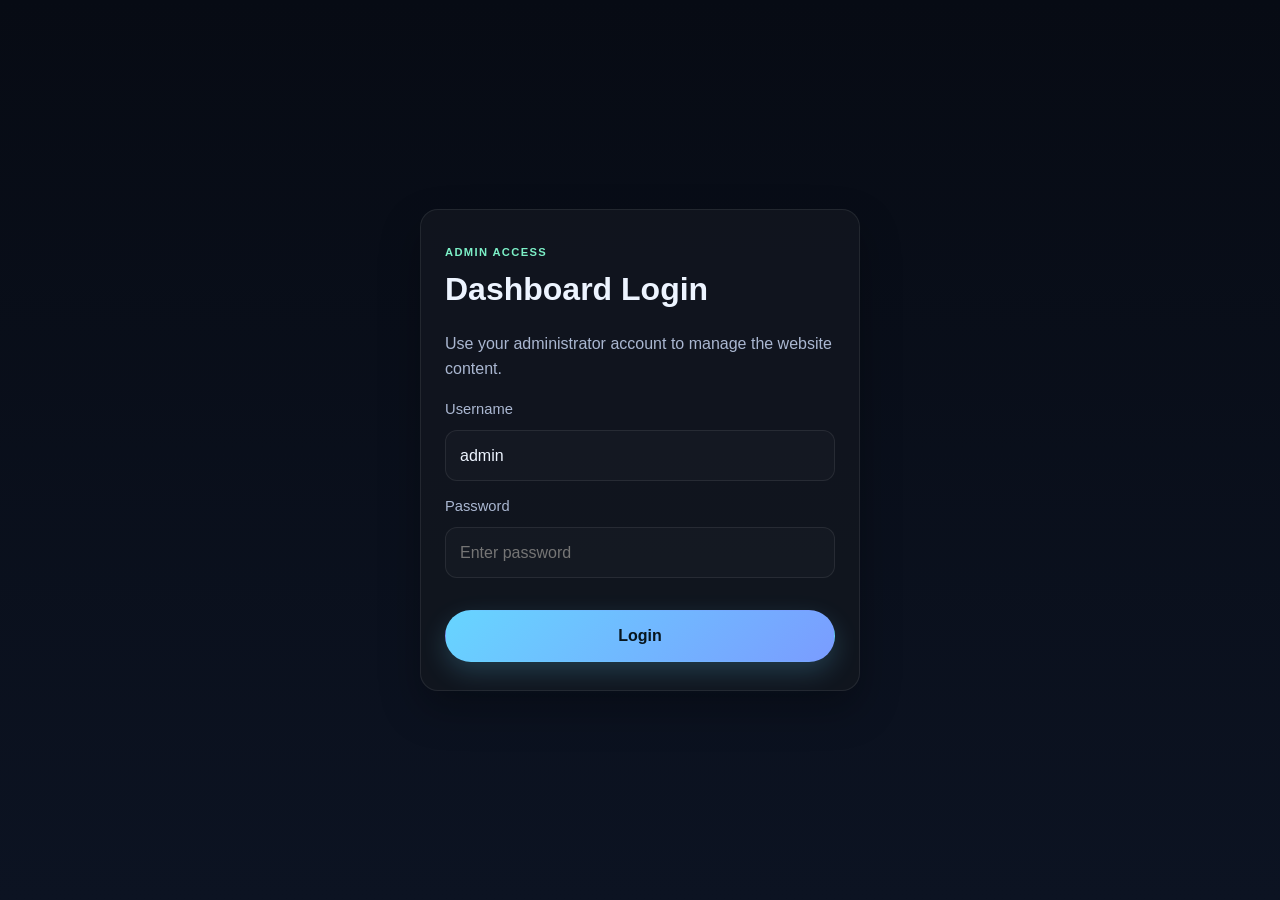
==== admin.html @ bf216939 "Add a bilingual static admin dashboard and public portfolio pages for managing website content." ====
<!doctype html>
<html lang="en">
  <head>
    <meta charset="UTF-8" />
    <meta name="viewport" content="width=device-width, initial-scale=1.0" />
    <title>Admin Dashboard | Md. Lutfur Rahman</title>
    <link rel="stylesheet" href="styles.css" />
  </head>
  <body data-page="admin">
    <div class="auth-shell" id="authPanel">
      <div class="auth-box">
        <span class="eyebrow">Admin Access</span>
        <h2>Dashboard Login</h2>
        <p>Use your administrator account to manage the website content.</p>

        <form id="loginForm">
          <div class="field" style="margin-bottom: 14px;">
            <label for="username">Username</label>
            <input id="username" type="text" value="admin" required />
          </div>

          <div class="field" style="margin-bottom: 14px;">
            <label for="password">Password</label>
            <input id="password" type="password" placeholder="Enter password" required />
          </div>

          <button class="btn" type="submit">Login</button>
        </form>
      </div>
    </div>

    <div class="admin-shell hidden" id="adminPanel">
      <div class="container">
        <div class="admin-topbar">
          <h1>Website Dashboard</h1>
          <div class="admin-actions">
            <a class="btn btn-outline" href="index.html" target="_blank">Preview Site</a>
            <button class="btn btn-small" id="saveAllBtn">Save Changes</button>
            <button class="ghost-btn" id="logoutBtn">Log out</button>
          </div>
        </div>

        <div class="admin-layout">
          <aside class="sidebar">
            <button class="nav-btn active" type="button">Website Settings</button>
            <button class="nav-btn" type="button">Projects</button>
            <button class="nav-btn" type="button">Features</button>
            <button class="nav-btn" type="button">Videos</button>
            <button class="nav-btn" type="button">Socials</button>
            <button class="btn danger-btn" id="resetBtn" type="button">Reset Data</button>
          </aside>

          <div class="admin-panel">
            <section>
              <h2>Website settings</h2>
              <div class="form-grid">
                <div class="field">
                  <label for="siteName">Name</label>
                  <input id="siteName" type="text" />
                </div>
                <div class="field">
                  <label for="siteTitle">Professional title</label>
                  <input id="siteTitle" type="text" />
                </div>
                <div class="field full">
                  <label for="siteSubtitle">Short introduction</label>
                  <input id="siteSubtitle" type="text" />
                </div>
                <div class="field full">
                  <label for="bioText">About text</label>
                  <textarea id="bioText"></textarea>
                </div>
                <div class="field">
                  <label for="emailInput">Email</label>
                  <input id="emailInput" type="email" />
                </div>
                <div class="field">
                  <label for="phoneInput">Phone</label>
                  <input id="phoneInput" type="text" />
                </div>
                <div class="field">
                  <label for="locationInput">Location</label>
                  <input id="locationInput" type="text" />
                </div>
                <div class="field">
                  <label for="resumeInput">CV / Resume URL</label>
                  <input id="resumeInput" type="text" />
                </div>
                <div class="field">
                  <label for="statsYears">Years</label>
                  <input id="statsYears" type="text" />
                </div>
                <div class="field">
                  <label for="statsProjects">Projects</label>
                  <input id="statsProjects" type="text" />
                </div>
                <div class="field">
                  <label for="statsClients">Clients</label>
                  <input id="statsClients" type="text" />
                </div>
              </div>
            </section>

            <section class="list-card">
              <div class="list-card-header">
                <h3>Social links</h3>
              </div>

              <div class="form-grid">
                <div class="field">
                  <label for="socialLabel">Label</label>
                  <input id="socialLabel" type="text" placeholder="Facebook" />
                </div>
                <div class="field">
                  <label for="socialUrl">URL</label>
                  <input id="socialUrl" type="url" placeholder="https://..." />
                </div>
              </div>
              <button class="success-btn" type="button" id="addSocialBtn" style="margin-top: 12px;">Add Social</button>
              <div id="socialList"></div>
            </section>

            <section class="list-card">
              <div class="list-card-header">
                <h3>Feature cards</h3>
              </div>

              <div class="form-grid">
                <div class="field">
                  <label for="featureTitle">Title</label>
                  <input id="featureTitle" type="text" />
                </div>
                <div class="field full">
                  <label for="featureDescription">Short description</label>
                  <textarea id="featureDescription"></textarea>
                </div>
              </div>
              <button class="success-btn" type="button" id="addFeatureBtn" style="margin-top: 12px;">Add Feature</button>
              <div id="featureList"></div>
            </section>

            <section class="list-card">
              <div class="list-card-header">
                <h3>Projects</h3>
              </div>

              <div class="form-grid">
                <div class="field">
                  <label for="projectTitle">Project name</label>
                  <input id="projectTitle" type="text" />
                </div>
                <div class="field">
                  <label for="projectLink">Project link</label>
                  <input id="projectLink" type="url" placeholder="https://..." />
                </div>
                <div class="field full">
                  <label for="projectDescription">Description</label>
                  <textarea id="projectDescription"></textarea>
                </div>
                <div class="field full">
                  <label for="projectTags">Tags (comma separated)</label>
                  <input id="projectTags" type="text" placeholder="Editing, Brand, Video" />
                </div>
              </div>
              <button class="success-btn" type="button" id="addProjectBtn" style="margin-top: 12px;">Add Project</button>
              <div id="projectList"></div>
            </section>

            <section class="list-card">
              <div class="list-card-header">
                <h3>Videos</h3>
              </div>

              <div class="form-grid">
                <div class="field">
                  <label for="videoTitle">Video title</label>
                  <input id="videoTitle" type="text" />
                </div>
                <div class="field">
                  <label for="videoUrl">Video URL</label>
                  <input id="videoUrl" type="url" placeholder="https://www.youtube.com/watch?v=..." />
                </div>
              </div>
              <button class="success-btn" type="button" id="addVideoBtn" style="margin-top: 12px;">Add Video</button>
              <div id="videoList"></div>
            </section>
          </div>
        </div>
      </div>
    </div>

    <div id="toast" class="toast" aria-live="polite"></div>
    <script src="script.js"></script>
  </body>
</html>
---- styles.css ----
* {
  box-sizing: border-box;
}

:root {
  --bg: #070b14;
  --bg-2: #0c1322;
  --panel: rgba(18, 22, 31, 0.88);
  --panel-strong: #121b2d;
  --panel-soft: #171f32;
  --text: #edf4ff;
  --muted: #aab7d1;
  --primary: #67d5ff;
  --secondary: #7cf0c7;
  --accent: #ffb76b;
  --line: rgba(255, 255, 255, 0.08);
  --shadow: 0 18px 40px rgba(0, 0, 0, 0.28);
  --radius: 18px;
}

html {
  scroll-behavior: smooth;
}

body {
  margin: 0;
  font-family: Inter, "Segoe UI", sans-serif;
  background: linear-gradient(180deg, var(--bg) 0%, var(--bg-2) 100%);
  color: var(--text);
  line-height: 1.6;
}

a {
  color: inherit;
  text-decoration: none;
}

img, iframe {
  max-width: 100%;
  display: block;
}

.container {
  width: min(1120px, calc(100% - 32px));
  margin: 0 auto;
}

.site-header {
  background: radial-gradient(circle at top, rgba(103, 213, 255, 0.16), transparent 32%), var(--bg);
  padding: 22px 0 40px;
}

.topbar {
  display: flex;
  justify-content: space-between;
  align-items: center;
  gap: 20px;
  padding: 18px 0 30px;
}

.brand {
  font-size: 1.2rem;
  font-weight: 700;
  letter-spacing: 0.04em;
}

.nav-links {
  display: flex;
  flex-wrap: wrap;
  gap: 18px;
  color: var(--muted);
  align-items: center;
}

.nav-links a {
  transition: 0.2s ease;
}

.nav-links a:hover {
  color: var(--text);
}

.hero-wrap {
  position: relative;
}

.hero-inner {
  display: grid;
  grid-template-columns: 1.3fr 0.7fr;
  align-items: center;
  gap: 28px;
  padding-top: 26px;
}

.eyebrow,
.kicker,
.mini-label {
  display: inline-block;
  text-transform: uppercase;
  letter-spacing: 0.12em;
  font-size: 0.7rem;
  color: var(--secondary);
  font-weight: 700;
}

.hero-copy h1 {
  font-size: clamp(2.4rem, 5vw, 5rem);
  line-height: 1.02;
  margin: 12px 0 16px;
}

.hero-copy p {
  max-width: 620px;
  color: var(--muted);
  font-size: 1.08rem;
}

.cta-row {
  margin-top: 24px;
  display: flex;
  flex-wrap: wrap;
  gap: 14px;
}

.btn {
  display: inline-flex;
  align-items: center;
  justify-content: center;
  padding: 12px 20px;
  border-radius: 999px;
  background: linear-gradient(135deg, var(--primary), #7a9cff);
  color: #07151d;
  font-weight: 700;
  border: 1px solid transparent;
  transition: transform 0.2s ease, box-shadow 0.2s ease;
  box-shadow: 0 10px 26px rgba(103, 213, 255, 0.2);
}

.btn:hover {
  transform: translateY(-1px);
}

.btn-small {
  padding: 9px 14px;
  font-size: 0.82rem;
}

.btn-outline {
  background: transparent;
  color: var(--text);
  border-color: var(--line);
  box-shadow: none;
}

.hero-socials {
  margin-top: 24px;
  display: flex;
  flex-wrap: wrap;
  gap: 10px;
}

.social-chip {
  display: inline-block;
  padding: 8px 12px;
  border-radius: 999px;
  background: rgba(255, 255, 255, 0.02);
  border: 1px solid var(--line);
  color: var(--muted);
}

.hero-card {
  background: linear-gradient(180deg, rgba(18, 27, 45, 0.94), rgba(11, 16, 28, 0.94));
  border: 1px solid var(--line);
  border-radius: var(--radius);
  padding: 22px 20px;
  box-shadow: var(--shadow);
}

.check-list {
  list-style: none;
  padding: 0;
  margin: 18px 0 0;
  display: grid;
  gap: 10px;
  color: var(--muted);
}

.check-list li::before {
  content: "✓";
  color: var(--secondary);
  margin-right: 10px;
}

.section {
  padding: 84px 0;
}

.alt-bg {
  background: rgba(255, 255, 255, 0.013);
  border-top: 1px solid var(--line);
  border-bottom: 1px solid var(--line);
}

.section-heading {
  margin-bottom: 28px;
}

.section-heading h2 {
  margin: 8px 0 0;
  font-size: clamp(1.8rem, 3vw, 2.8rem);
}

.about-grid {
  display: grid;
  grid-template-columns: 1.3fr 0.7fr;
  gap: 24px;
  align-items: stretch;
}

#aboutText {
  font-size: 1.04rem;
  color: var(--muted);
  background: rgba(255, 255, 255, 0.01);
  border: 1px solid var(--line);
  padding: 22px;
  border-radius: var(--radius);
}

.stats-box {
  display: grid;
  grid-template-columns: repeat(3, 1fr);
  gap: 18px;
  background: var(--panel);
  border: 1px solid var(--line);
  border-radius: var(--radius);
  padding: 22px 18px;
}

.stats-box div {
  display: flex;
  flex-direction: column;
  gap: 6px;
  text-align: center;
  padding: 12px 8px;
  border-radius: 14px;
  background: rgba(255, 255, 255, 0.015);
}

.stats-box strong {
  font-size: 1.7rem;
  color: var(--primary);
}

.stats-box span {
  color: var(--muted);
  font-size: 0.9rem;
}

.feature-grid,
.card-grid,
.video-grid {
  display: grid;
  grid-template-columns: repeat(3, minmax(0, 1fr));
  gap: 22px;
}

.feature-card,
.project-card,
.video-card,
.contact-card,
.admin-panel,
.auth-box,
.list-card,
.form-card {
  background: rgba(18, 22, 31, 0.88);
  border: 1px solid var(--line);
  border-radius: var(--radius);
  box-shadow: var(--shadow);
}

.feature-card,
.project-card,
.video-card {
  padding: 22px 20px;
}

.feature-card h3,
.project-card h3,
.video-card h3 {
  margin: 0 0 10px;
}

.feature-card p,
.project-card p,
.video-card p {
  margin: 0;
  color: var(--muted);
}

.project-card .project-link {
  display: inline-block;
  margin-top: 14px;
  color: var(--primary);
  font-weight: 600;
}

.tag-group {
  margin-top: 14px;
  display: flex;
  flex-wrap: wrap;
  gap: 8px;
}

.tag {
  display: inline-flex;
  align-items: center;
  padding: 7px 10px;
  border-radius: 999px;
  font-size: 0.74rem;
  background: rgba(103, 213, 255, 0.12);
  color: var(--primary);
  border: 1px solid rgba(103, 213, 255, 0.15);
}

.video-frame {
  position: relative;
  overflow: hidden;
  border-radius: 16px;
  margin-bottom: 12px;
  background: #070b14;
  aspect-ratio: 16 / 10;
}

.video-frame iframe {
  width: 100%;
  height: 100%;
  border: 0;
}

.contact-wrap {
  display: grid;
  grid-template-columns: 1.2fr 0.8fr;
  gap: 26px;
  align-items: start;
}

.contact-card {
  padding: 22px;
}

.contact-card p {
  margin: 0 0 14px;
  color: var(--muted);
}

.site-footer {
  border-top: 1px solid var(--line);
  padding: 22px 0 40px;
}

.footer-wrap {
  display: flex;
  justify-content: center;
  color: var(--muted);
}

/* Admin styles */
.admin-shell {
  min-height: 100vh;
  padding: 24px 0 64px;
}

.admin-topbar {
  display: flex;
  justify-content: space-between;
  align-items: center;
  gap: 16px;
  margin-bottom: 22px;
}

.admin-topbar h1 {
  margin: 0;
  font-size: clamp(1.8rem, 3vw, 2.5rem);
}

.admin-actions {
  display: flex;
  gap: 12px;
  flex-wrap: wrap;
}

.admin-layout {
  display: grid;
  grid-template-columns: 280px 1fr;
  gap: 22px;
}

.sidebar {
  display: grid;
  gap: 14px;
  align-content: start;
}

.sidebar .nav-btn {
  width: 100%;
  text-align: left;
  padding: 12px 14px;
  border-radius: 14px;
  background: rgba(255, 255, 255, 0.02);
  border: 1px solid var(--line);
  color: var(--muted);
  cursor: pointer;
}

.sidebar .nav-btn.active {
  background: rgba(103, 213, 255, 0.12);
  color: var(--text);
  border-color: rgba(103, 213, 255, 0.25);
}

.admin-panel {
  padding: 24px;
}

.form-grid {
  display: grid;
  grid-template-columns: repeat(2, minmax(0, 1fr));
  gap: 14px;
}

.field {
  display: flex;
  flex-direction: column;
  gap: 8px;
}

.field.full {
  grid-column: 1 / -1;
}

input,
textarea,
select,
button {
  font: inherit;
}

input,
textarea,
select {
  width: 100%;
  background: rgba(255, 255, 255, 0.02);
  color: var(--text);
  border: 1px solid var(--line);
  border-radius: 12px;
  padding: 12px 14px;
}

textarea {
  min-height: 110px;
  resize: vertical;
}

label {
  color: var(--muted);
  font-size: 0.92rem;
}

.list-card {
  padding: 16px 18px;
  margin-top: 16px;
}

.list-card-header {
  display: flex;
  justify-content: space-between;
  align-items: center;
  gap: 12px;
  margin-bottom: 14px;
}

.list-card h3 {
  margin: 0;
}

.item-row {
  display: flex;
  justify-content: space-between;
  gap: 12px;
  padding: 12px 0;
  border-top: 1px solid var(--line);
}

.item-row:first-child {
  border-top: none;
}

.item-row strong {
  display: block;
  margin-bottom: 6px;
}

.item-row small {
  color: var(--muted);
}

.row-actions {
  display: flex;
  gap: 8px;
  align-items: center;
}

.ghost-btn,
.danger-btn,
.success-btn {
  border: 1px solid var(--line);
  border-radius: 10px;
  padding: 8px 10px;
  background: transparent;
  color: var(--text);
  cursor: pointer;
}

.success-btn {
  background: rgba(124, 240, 199, 0.12);
  border-color: rgba(124, 240, 199, 0.24);
  color: var(--secondary);
}

.danger-btn {
  color: #ffb4b4;
  border-color: rgba(255, 180, 180, 0.2);
}

.auth-shell {
  min-height: 100vh;
  display: grid;
  place-items: center;
  padding: 24px;
}

.auth-box {
  width: min(440px, 100%);
  padding: 28px 24px;
}

.auth-box h2 {
  margin-top: 0;
  margin-bottom: 8px;
  font-size: 2rem;
}

.auth-box p {
  color: var(--muted);
}

.auth-box .btn {
  margin-top: 18px;
  width: 100%;
}

.hidden {
  display: none !important;
}

.toast {
  position: fixed;
  right: 20px;
  bottom: 20px;
  background: rgba(18, 22, 31, 0.96);
  color: var(--text);
  border: 1px solid var(--line);
  border-radius: 12px;
  padding: 12px 14px;
  box-shadow: var(--shadow);
  opacity: 0;
  transform: translateY(10px);
  transition: all 0.2s ease;
  pointer-events: none;
}

.toast.show {
  opacity: 1;
  transform: translateY(0);
}

@media (max-width: 950px) {
  .hero-inner,
  .about-grid,
  .contact-wrap,
  .admin-layout {
    grid-template-columns: 1fr;
  }

  .feature-grid,
  .card-grid,
  .video-grid {
    grid-template-columns: 1fr 1fr;
  }
}

@media (max-width: 640px) {
  .feature-grid,
  .card-grid,
  .video-grid,
  .form-grid,
  .stats-box {
    grid-template-columns: 1fr;
  }

  .topbar,
  .admin-topbar {
    flex-direction: column;
    align-items: flex-start;
  }

  .nav-links {
    gap: 10px;
  }

  .section {
    padding: 64px 0;
  }
}
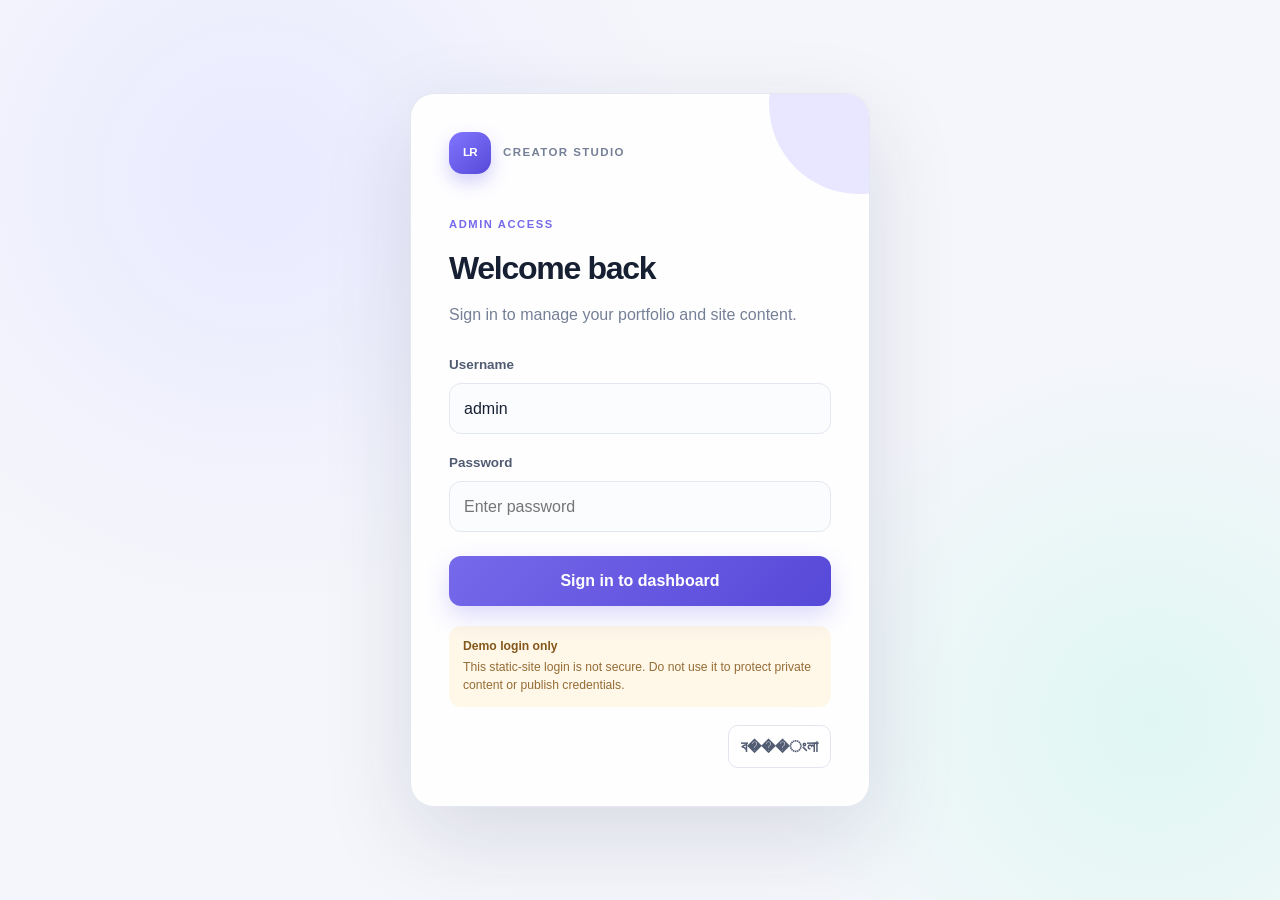
==== commit ded42f94: "Upgrade the admin area with a premium dashboard UI and English/Bangla navigation." ====
--- a/admin.html
+++ b/admin.html
@@ -3,193 +3,130 @@
   <head>
     <meta charset="UTF-8" />
     <meta name="viewport" content="width=device-width, initial-scale=1.0" />
-    <title>Admin Dashboard | Md. Lutfur Rahman</title>
+    <meta name="theme-color" content="#0b1020" />
+    <title>Studio Admin | Md. Lutfur Rahman</title>
     <link rel="stylesheet" href="styles.css" />
+    <link rel="stylesheet" href="admin-premium.css" />
   </head>
-  <body data-page="admin">
+  <body data-page="admin" class="admin-page">
     <div class="auth-shell" id="authPanel">
-      <div class="auth-box">
-        <span class="eyebrow">Admin Access</span>
-        <h2>Dashboard Login</h2>
-        <p>Use your administrator account to manage the website content.</p>
-
+      <div class="auth-box premium-auth">
+        <div class="auth-brand"><span class="brand-mark">LR</span><span>CREATOR STUDIO</span></div>
+        <span class="eyebrow" data-i18n="adminAccess">ADMIN ACCESS</span>
+        <h1 data-i18n="loginTitle">Welcome back</h1>
+        <p data-i18n="loginSubtitle">Sign in to manage your portfolio and site content.</p>
         <form id="loginForm">
-          <div class="field" style="margin-bottom: 14px;">
-            <label for="username">Username</label>
-            <input id="username" type="text" value="admin" required />
+          <div class="field">
+            <label for="username" data-i18n="username">Username</label>
+            <input id="username" type="text" autocomplete="username" value="admin" required />
           </div>
-
-          <div class="field" style="margin-bottom: 14px;">
-            <label for="password">Password</label>
-            <input id="password" type="password" placeholder="Enter password" required />
+          <div class="field">
+            <label for="password" data-i18n="password">Password</label>
+            <input id="password" type="password" autocomplete="current-password" placeholder="Enter password" required />
           </div>
-
-          <button class="btn" type="submit">Login</button>
+          <button class="btn auth-submit" type="submit" data-i18n="signIn">Sign in to dashboard</button>
         </form>
+        <div class="demo-warning"><strong data-i18n="demoOnly">Demo login only</strong><span data-i18n="demoWarning">This static-site login is not secure. Do not use it to protect private content or publish credentials.</span></div>
+        <button class="language-toggle" type="button" data-language-toggle aria-label="Switch language">বাংলা</button>
       </div>
     </div>
 
     <div class="admin-shell hidden" id="adminPanel">
-      <div class="container">
-        <div class="admin-topbar">
-          <h1>Website Dashboard</h1>
-          <div class="admin-actions">
-            <a class="btn btn-outline" href="index.html" target="_blank">Preview Site</a>
-            <button class="btn btn-small" id="saveAllBtn">Save Changes</button>
-            <button class="ghost-btn" id="logoutBtn">Log out</button>
+      <div class="admin-frame">
+        <aside class="admin-sidebar">
+          <a class="admin-brand" href="index.html"><span class="brand-mark">LR</span><span><strong>Creator Studio</strong><small>PERSONAL WEBSITE</small></span></a>
+          <div class="sidebar-label" data-i18n="workspace">WORKSPACE</div>
+          <nav class="sidebar-nav" aria-label="Dashboard sections">
+            <button class="nav-btn active" type="button" data-section="overview"><span class="nav-icon">◫</span><span data-i18n="overview">Overview</span></button>
+            <button class="nav-btn" type="button" data-section="profile"><span class="nav-icon">◉</span><span data-i18n="profile">Profile & contact</span></button>
+            <button class="nav-btn" type="button" data-section="projects"><span class="nav-icon">▧</span><span data-i18n="projects">Projects & portfolio</span></button>
+            <button class="nav-btn" type="button" data-section="features"><span class="nav-icon">✳</span><span data-i18n="features">Features</span></button>
+            <button class="nav-btn" type="button" data-section="videos"><span class="nav-icon">▷</span><span data-i18n="videos">Videos</span></button>
+            <button class="nav-btn" type="button" data-section="socials"><span class="nav-icon">↗</span><span data-i18n="socialLinks">Social links</span></button>
+          </nav>
+          <div class="sidebar-bottom">
+            <div class="sidebar-tip"><span class="tip-dot"></span><div><strong data-i18n="localDemo">Local demo</strong><small data-i18n="localDemoText">Changes save in this browser only.</small></div></div>
+            <button class="language-toggle sidebar-language" type="button" data-language-toggle>বাংলা</button>
           </div>
-        </div>
+        </aside>
 
-        <div class="admin-layout">
-          <aside class="sidebar">
-            <button class="nav-btn active" type="button">Website Settings</button>
-            <button class="nav-btn" type="button">Projects</button>
-            <button class="nav-btn" type="button">Features</button>
-            <button class="nav-btn" type="button">Videos</button>
-            <button class="nav-btn" type="button">Socials</button>
-            <button class="btn danger-btn" id="resetBtn" type="button">Reset Data</button>
-          </aside>
+        <main class="admin-main">
+          <header class="dashboard-topbar">
+            <div class="breadcrumb"><span data-i18n="dashboard">Dashboard</span><span>/</span><strong id="currentSectionLabel" data-i18n="overview">Overview</strong></div>
+            <div class="topbar-actions">
+              <span class="save-status"><i></i><span data-i18n="savedLocally">Saved locally</span></span>
+              <a class="btn btn-outline" href="index.html" target="_blank" rel="noopener"><span>↗</span><span data-i18n="previewSite">Preview site</span></a>
+              <button class="ghost-btn" id="logoutBtn" type="button" data-i18n="logout">Log out</button>
+            </div>
+          </header>
 
-          <div class="admin-panel">
-            <section>
-              <h2>Website settings</h2>
-              <div class="form-grid">
-                <div class="field">
-                  <label for="siteName">Name</label>
-                  <input id="siteName" type="text" />
-                </div>
-                <div class="field">
-                  <label for="siteTitle">Professional title</label>
-                  <input id="siteTitle" type="text" />
-                </div>
-                <div class="field full">
-                  <label for="siteSubtitle">Short introduction</label>
-                  <input id="siteSubtitle" type="text" />
-                </div>
-                <div class="field full">
-                  <label for="bioText">About text</label>
-                  <textarea id="bioText"></textarea>
-                </div>
-                <div class="field">
-                  <label for="emailInput">Email</label>
-                  <input id="emailInput" type="email" />
-                </div>
-                <div class="field">
-                  <label for="phoneInput">Phone</label>
-                  <input id="phoneInput" type="text" />
-                </div>
-                <div class="field">
-                  <label for="locationInput">Location</label>
-                  <input id="locationInput" type="text" />
-                </div>
-                <div class="field">
-                  <label for="resumeInput">CV / Resume URL</label>
-                  <input id="resumeInput" type="text" />
-                </div>
-                <div class="field">
-                  <label for="statsYears">Years</label>
-                  <input id="statsYears" type="text" />
-                </div>
-                <div class="field">
-                  <label for="statsProjects">Projects</label>
-                  <input id="statsProjects" type="text" />
-                </div>
-                <div class="field">
-                  <label for="statsClients">Clients</label>
-                  <input id="statsClients" type="text" />
-                </div>
-              </div>
-            </section>
+          <section class="dashboard-section active" data-panel="overview">
+            <div class="welcome-row"><div><span class="eyebrow" data-i18n="dashboardOverview">DASHBOARD OVERVIEW</span><h1 data-i18n="welcomeTitle">Your creative workspace</h1><p data-i18n="welcomeText">Manage your profile, work, videos and contact details from one place.</p></div><div class="welcome-date"><span class="date-icon">✦</span><span data-i18n="portfolioManager">Portfolio manager</span></div></div>
+            <div class="metric-grid">
+              <article class="metric-card"><span class="metric-icon cyan">▧</span><div><small data-i18n="portfolioProjects">Portfolio projects</small><strong id="projectCount">0</strong></div><button type="button" data-go="projects" aria-label="Open projects">↗</button></article>
+              <article class="metric-card"><span class="metric-icon violet">▷</span><div><small data-i18n="featuredVideos">Featured videos</small><strong id="videoCount">0</strong></div><button type="button" data-go="videos" aria-label="Open videos">↗</button></article>
+              <article class="metric-card"><span class="metric-icon green">✳</span><div><small data-i18n="serviceFeatures">Service features</small><strong id="featureCount">0</strong></div><button type="button" data-go="features" aria-label="Open features">↗</button></article>
+              <article class="metric-card"><span class="metric-icon amber">↗</span><div><small data-i18n="socialProfiles">Social profiles</small><strong id="socialCount">0</strong></div><button type="button" data-go="socials" aria-label="Open social links">↗</button></article>
+            </div>
+            <div class="overview-grid">
+              <article class="dashboard-card quick-card"><div class="card-heading"><div><span class="eyebrow" data-i18n="quickActions">QUICK ACTIONS</span><h2 data-i18n="manageContent">Manage your content</h2></div><span class="heading-mark">✦</span></div><div class="quick-actions"><button type="button" data-go="projects"><span class="quick-icon cyan">＋</span><span><strong data-i18n="addProject">Add a project</strong><small data-i18n="addProjectText">Showcase recent work</small></span><b>→</b></button><button type="button" data-go="videos"><span class="quick-icon violet">▷</span><span><strong data-i18n="addVideo">Add a video</strong><small data-i18n="addVideoText">Feature a showreel or edit</small></span><b>→</b></button><button type="button" data-go="profile"><span class="quick-icon green">◉</span><span><strong data-i18n="updateContact">Update contact details</strong><small data-i18n="updateContactText">Keep your profile current</small></span><b>→</b></button></div></article>
+              <article class="dashboard-card profile-summary"><div class="card-heading"><div><span class="eyebrow" data-i18n="publicProfile">PUBLIC PROFILE</span><h2 data-i18n="profilePreview">Profile snapshot</h2></div><button type="button" class="text-action" data-go="profile" data-i18n="editProfile">Edit profile ↗</button></div><div class="profile-avatar" id="summaryInitials">LR</div><h3 id="summaryName">Md. Lutfur Rahman</h3><p id="summaryTitle">Editor & Actor</p><div class="summary-divider"></div><small id="summaryEmail">lutfurme2017@gmail.com</small></article>
+            </div>
+            <div class="dashboard-note"><span>ⓘ</span><p><strong data-i18n="importantNote">Important:</strong> <span data-i18n="importantNoteText">This static version stores content in your browser only. To publish dashboard edits for every visitor, connect a real CMS or backend before launch.</span></p></div>
+          </section>
 
-            <section class="list-card">
-              <div class="list-card-header">
-                <h3>Social links</h3>
-              </div>
+          <section class="dashboard-section" data-panel="profile">
+            <div class="section-title-row"><div><span class="eyebrow" data-i18n="profileSettings">PROFILE SETTINGS</span><h1 data-i18n="profileContactTitle">Profile & contact</h1><p data-i18n="profileContactDesc">Edit the information visitors see on your portfolio.</p></div></div>
+            <section class="dashboard-card editor-card"><div class="card-heading"><div><h2 data-i18n="identityIntro">Identity & introduction</h2><p data-i18n="identityIntroDesc">Your name, professional title and bio.</p></div><span class="card-step">01</span></div><div class="form-grid">
+              <div class="field"><label for="siteName" data-i18n="name">Name</label><input id="siteName" type="text" /></div><div class="field"><label for="siteTitle" data-i18n="professionalTitle">Professional title</label><input id="siteTitle" type="text" /></div>
+              <div class="field full"><label for="siteSubtitle" data-i18n="shortIntro">Short introduction</label><input id="siteSubtitle" type="text" /></div><div class="field full"><label for="bioText" data-i18n="aboutBio">About / biography</label><textarea id="bioText"></textarea></div>
+            </div></section>
+            <section class="dashboard-card editor-card"><div class="card-heading"><div><h2 data-i18n="contactDetails">Contact details</h2><p data-i18n="contactDetailsDesc">Ways for clients and collaborators to reach you.</p></div><span class="card-step">02</span></div><div class="form-grid">
+              <div class="field"><label for="emailInput" data-i18n="emailAddress">Email address</label><input id="emailInput" type="email" /></div><div class="field"><label for="phoneInput" data-i18n="phone">Phone</label><input id="phoneInput" type="text" /></div><div class="field"><label for="locationInput" data-i18n="location">Location</label><input id="locationInput" type="text" /></div><div class="field"><label for="resumeInput" data-i18n="cvLink">CV / resume link</label><input id="resumeInput" type="url" /></div>
+            </div></section>
+            <section class="dashboard-card editor-card"><div class="card-heading"><div><h2 data-i18n="profileStats">Profile statistics</h2><p data-i18n="profileStatsDesc">Small highlights shown on your public page.</p></div><span class="card-step">03</span></div><div class="form-grid">
+              <div class="field"><label for="statsYears" data-i18n="yearsExperience">Years of experience</label><input id="statsYears" type="text" /></div><div class="field"><label for="statsProjects" data-i18n="projectsCompleted">Projects completed</label><input id="statsProjects" type="text" /></div><div class="field"><label for="statsClients" data-i18n="clients">Clients</label><input id="statsClients" type="text" /></div>
+            </div></section>
+          </section>
 
-              <div class="form-grid">
-                <div class="field">
-                  <label for="socialLabel">Label</label>
-                  <input id="socialLabel" type="text" placeholder="Facebook" />
-                </div>
-                <div class="field">
-                  <label for="socialUrl">URL</label>
-                  <input id="socialUrl" type="url" placeholder="https://..." />
-                </div>
-              </div>
-              <button class="success-btn" type="button" id="addSocialBtn" style="margin-top: 12px;">Add Social</button>
-              <div id="socialList"></div>
-            </section>
+          <section class="dashboard-section" data-panel="projects">
+            <div class="section-title-row"><div><span class="eyebrow" data-i18n="portfolioManagement">PORTFOLIO MANAGEMENT</span><h1 data-i18n="projectsPortfolioTitle">Projects & portfolio</h1><p data-i18n="projectsPortfolioDesc">Add project highlights and link visitors to your work.</p></div></div>
+            <section class="dashboard-card editor-card"><div class="card-heading"><div><h2 data-i18n="newProject">Create a project</h2><p data-i18n="newProjectDesc">Add a title, description, project link and tags.</p></div><span class="card-step">＋</span></div><div class="form-grid">
+              <div class="field"><label for="projectTitle" data-i18n="projectName">Project name</label><input id="projectTitle" type="text" placeholder="e.g. Short film edit" /></div><div class="field"><label for="projectLink" data-i18n="projectUrl">Project URL</label><input id="projectLink" type="url" placeholder="https://..." /></div><div class="field full"><label for="projectDescription" data-i18n="description">Description</label><textarea id="projectDescription"></textarea></div><div class="field full"><label for="projectTags" data-i18n="tags">Tags (comma separated)</label><input id="projectTags" type="text" placeholder="Editing, Film, Post-production" /></div>
+            </div><button class="success-btn add-action" type="button" id="addProjectBtn"><span>＋</span><span data-i18n="addToPortfolio">Add to portfolio</span></button></section>
+            <section class="dashboard-card list-card premium-list"><div class="card-heading"><div><h2 data-i18n="publishedProjects">Portfolio projects</h2><p data-i18n="publishedProjectsDesc">Items currently included in your portfolio.</p></div></div><div id="projectList" class="managed-list"></div></section>
+          </section>
 
-            <section class="list-card">
-              <div class="list-card-header">
-                <h3>Feature cards</h3>
-              </div>
+          <section class="dashboard-section" data-panel="features">
+            <div class="section-title-row"><div><span class="eyebrow" data-i18n="servicesSkills">SERVICES & SKILLS</span><h1 data-i18n="featuresTitle">Features</h1><p data-i18n="featuresDesc">Highlight your services, strengths and creative capabilities.</p></div></div>
+            <section class="dashboard-card editor-card"><div class="card-heading"><div><h2 data-i18n="newFeature">Create a feature</h2><p data-i18n="newFeatureDesc">Add a concise title and a clear description.</p></div><span class="card-step">✳</span></div><div class="form-grid">
+              <div class="field full"><label for="featureTitle" data-i18n="featureTitle">Feature title</label><input id="featureTitle" type="text" /></div><div class="field full"><label for="featureDescription" data-i18n="description">Description</label><textarea id="featureDescription"></textarea></div>
+            </div><button class="success-btn add-action" type="button" id="addFeatureBtn"><span>＋</span><span data-i18n="addFeatureAction">Add feature</span></button></section>
+            <section class="dashboard-card list-card premium-list"><div class="card-heading"><div><h2 data-i18n="currentFeatures">Current features</h2><p data-i18n="currentFeaturesDesc">Manage the features visitors see.</p></div></div><div id="featureList" class="managed-list"></div></section>
+          </section>
 
-              <div class="form-grid">
-                <div class="field">
-                  <label for="featureTitle">Title</label>
-                  <input id="featureTitle" type="text" />
-                </div>
-                <div class="field full">
-                  <label for="featureDescription">Short description</label>
-                  <textarea id="featureDescription"></textarea>
-                </div>
-              </div>
-              <button class="success-btn" type="button" id="addFeatureBtn" style="margin-top: 12px;">Add Feature</button>
-              <div id="featureList"></div>
-            </section>
+          <section class="dashboard-section" data-panel="videos">
+            <div class="section-title-row"><div><span class="eyebrow" data-i18n="videoManagement">VIDEO MANAGEMENT</span><h1 data-i18n="videosTitle">Videos & showreels</h1><p data-i18n="videosDesc">Feature your showreel, edits and other video work.</p></div></div>
+            <section class="dashboard-card editor-card"><div class="card-heading"><div><h2 data-i18n="newVideo">Add a video</h2><p data-i18n="newVideoDesc">Paste a YouTube or supported video embed URL.</p></div><span class="card-step">▷</span></div><div class="form-grid">
+              <div class="field"><label for="videoTitle" data-i18n="videoTitle">Video title</label><input id="videoTitle" type="text" /></div><div class="field"><label for="videoUrl" data-i18n="videoUrl">Video URL</label><input id="videoUrl" type="url" placeholder="https://www.youtube.com/watch?v=..." /></div>
+            </div><button class="success-btn add-action" type="button" id="addVideoBtn"><span>＋</span><span data-i18n="addVideoAction">Add video</span></button></section>
+            <section class="dashboard-card list-card premium-list"><div class="card-heading"><div><h2 data-i18n="currentVideos">Current videos</h2><p data-i18n="currentVideosDesc">Videos displayed on your portfolio page.</p></div></div><div id="videoList" class="managed-list"></div></section>
+          </section>
 
-            <section class="list-card">
-              <div class="list-card-header">
-                <h3>Projects</h3>
-              </div>
+          <section class="dashboard-section" data-panel="socials">
+            <div class="section-title-row"><div><span class="eyebrow" data-i18n="onlinePresence">ONLINE PRESENCE</span><h1 data-i18n="socialLinksTitle">Social links</h1><p data-i18n="socialLinksDesc">Connect visitors to your professional profiles and other sites.</p></div></div>
+            <section class="dashboard-card editor-card"><div class="card-heading"><div><h2 data-i18n="newSocialLink">Add a link</h2><p data-i18n="newSocialDesc">Add a display name and its full URL.</p></div><span class="card-step">↗</span></div><div class="form-grid">
+              <div class="field"><label for="socialLabel" data-i18n="linkName">Link name</label><input id="socialLabel" type="text" placeholder="Facebook" /></div><div class="field"><label for="socialUrl" data-i18n="linkUrl">Link URL</label><input id="socialUrl" type="url" placeholder="https://..." /></div>
+            </div><button class="success-btn add-action" type="button" id="addSocialBtn"><span>＋</span><span data-i18n="addLink">Add link</span></button></section>
+            <section class="dashboard-card list-card premium-list"><div class="card-heading"><div><h2 data-i18n="currentLinks">Current links</h2><p data-i18n="currentLinksDesc">Social links shown on your public profile.</p></div></div><div id="socialList" class="managed-list"></div></section>
+          </section>
 
-              <div class="form-grid">
-                <div class="field">
-                  <label for="projectTitle">Project name</label>
-                  <input id="projectTitle" type="text" />
-                </div>
-                <div class="field">
-                  <label for="projectLink">Project link</label>
-                  <input id="projectLink" type="url" placeholder="https://..." />
-                </div>
-                <div class="field full">
-                  <label for="projectDescription">Description</label>
-                  <textarea id="projectDescription"></textarea>
-                </div>
-                <div class="field full">
-                  <label for="projectTags">Tags (comma separated)</label>
-                  <input id="projectTags" type="text" placeholder="Editing, Brand, Video" />
-                </div>
-              </div>
-              <button class="success-btn" type="button" id="addProjectBtn" style="margin-top: 12px;">Add Project</button>
-              <div id="projectList"></div>
-            </section>
-
-            <section class="list-card">
-              <div class="list-card-header">
-                <h3>Videos</h3>
-              </div>
-
-              <div class="form-grid">
-                <div class="field">
-                  <label for="videoTitle">Video title</label>
-                  <input id="videoTitle" type="text" />
-                </div>
-                <div class="field">
-                  <label for="videoUrl">Video URL</label>
-                  <input id="videoUrl" type="url" placeholder="https://www.youtube.com/watch?v=..." />
-                </div>
-              </div>
-              <button class="success-btn" type="button" id="addVideoBtn" style="margin-top: 12px;">Add Video</button>
-              <div id="videoList"></div>
-            </section>
-          </div>
-        </div>
+          <footer class="dashboard-footer"><span>© <span id="adminYear"></span> Md. Lutfur Rahman</span><span data-i18n="adminFooter">A simple space for your creative work.</span><button class="btn danger-btn" id="resetBtn" type="button" data-i18n="resetData">Reset content</button></footer>
+        </main>
       </div>
     </div>
-
     <div id="toast" class="toast" aria-live="polite"></div>
     <script src="script.js"></script>
+    <script src="admin-ui.js"></script>
   </body>
 </html>
--- a/admin-premium.css
+++ b/admin-premium.css
@@ -0,0 +1,116 @@
+/* Premium dashboard skin */
+.admin-page {
+  --admin-bg: #f4f6fb;
+  --admin-surface: #fff;
+  --admin-ink: #172033;
+  --admin-muted: #758097;
+  --admin-line: #e8ebf2;
+  --admin-purple: #6658e8;
+  background: var(--admin-bg);
+  color: var(--admin-ink);
+  min-height: 100vh;
+}
+.admin-page .hidden { display: none !important; }
+.admin-page .auth-shell { min-height: 100vh; background: radial-gradient(circle at 20% 20%, #e9eaff 0, transparent 34%), radial-gradient(circle at 90% 80%, #dff7f2 0, transparent 28%), #f5f6fb; }
+.admin-page .premium-auth { position: relative; overflow: hidden; width: min(460px, 100%); padding: 38px; border: 1px solid rgba(226,229,240,.9); border-radius: 24px; background: rgba(255,255,255,.9); box-shadow: 0 30px 90px rgba(28,38,77,.13); color: var(--admin-ink); }
+.admin-page .premium-auth::before { content: ""; position: absolute; width: 180px; height: 180px; right: -80px; top: -80px; border-radius: 50%; background: #e9e7ff; }
+.admin-page .auth-brand,.admin-brand { display: flex; align-items: center; gap: 12px; color: var(--admin-muted); font-weight: 800; letter-spacing: .12em; font-size: .72rem; margin-bottom: 36px; }
+.brand-mark { display: inline-grid; place-items: center; width: 42px; height: 42px; border-radius: 14px; color: white; font-weight: 800; letter-spacing: -.05em; background: linear-gradient(140deg,#8176ff,#5749d8); box-shadow: 0 8px 18px rgba(102,88,232,.28); }
+.admin-page .premium-auth .eyebrow,.admin-page .eyebrow { color: #7669ea; letter-spacing: .14em; }
+.admin-page .premium-auth h1 { margin: 8px 0; font-size: 2rem; letter-spacing: -.04em; }
+.admin-page .premium-auth p { color: var(--admin-muted); margin: 0 0 26px; }
+.admin-page .premium-auth form { display: grid; gap: 18px; }
+.admin-page .premium-auth label,.admin-page .field label { color: #515c72; font-weight: 650; font-size: .84rem; }
+.admin-page input,.admin-page textarea { color: var(--admin-ink); border: 1px solid #e3e7ef; background: #fbfcfe; border-radius: 12px; padding: 12px 14px; outline: none; transition: .2s ease; }
+.admin-page input:focus,.admin-page textarea:focus { border-color: #9289f2; box-shadow: 0 0 0 4px rgba(118,105,234,.11); }
+.admin-page .auth-submit { width: 100%; margin-top: 6px; border: 0; border-radius: 12px; color: #fff; background: linear-gradient(135deg,#7669ea,#5749d8); box-shadow: 0 10px 24px rgba(102,88,232,.22); cursor: pointer; }
+.demo-warning { display: grid; gap: 4px; padding: 12px 14px; margin-top: 20px; border-radius: 12px; background: #fff7e8; color: #84581c; font-size: .76rem; line-height: 1.45; }
+.demo-warning span { color: #946c35; }
+.language-toggle { border: 1px solid #e2e5ed; border-radius: 10px; padding: 8px 12px; color: #525d73; background: #fff; cursor: pointer; font-weight: 700; }
+.premium-auth > .language-toggle { display: block; margin: 18px 0 0 auto; }
+.admin-frame { min-height: 100vh; }
+.admin-sidebar { position: fixed; inset: 0 auto 0 0; z-index: 4; display: flex; flex-direction: column; width: 256px; padding: 26px 18px 18px; background: #101629; color: #e8ecf8; }
+.admin-page .admin-brand { display: flex; margin: 0 0 42px; padding: 0 8px; color: #fff; text-decoration: none; letter-spacing: 0; font-size: .95rem; }
+.admin-brand strong,.admin-brand small { display: block; }
+.admin-brand small { color: #8791ad; letter-spacing: .12em; font-size: .59rem; margin-top: 4px; }
+.sidebar-label { padding: 0 12px; margin-bottom: 10px; color: #69748f; font-size: .65rem; font-weight: 800; letter-spacing: .14em; }
+.sidebar-nav { display: grid; gap: 6px; }
+.admin-page .sidebar .nav-btn { display: flex; align-items: center; gap: 13px; padding: 12px 13px; border: 1px solid transparent; border-radius: 11px; color: #9aa5c0; background: transparent; font-size: .86rem; font-weight: 600; transition: .2s; }
+.admin-page .sidebar .nav-btn:hover { color: #fff; background: rgba(255,255,255,.05); }
+.admin-page .sidebar .nav-btn.active { color: #fff; background: linear-gradient(90deg,rgba(118,105,234,.25),rgba(118,105,234,.08)); border-color: rgba(151,142,255,.15); box-shadow: inset 3px 0 #8e84ff; }
+.nav-icon { width: 20px; text-align: center; font-size: 1.05rem; }
+.sidebar-bottom { margin-top: auto; display: grid; gap: 12px; }
+.sidebar-tip { display: flex; gap: 10px; padding: 13px 10px; border-radius: 12px; background: rgba(255,255,255,.045); }
+.sidebar-tip strong,.sidebar-tip small { display: block; }
+.sidebar-tip strong { font-size: .75rem; }
+.sidebar-tip small { margin-top: 3px; color: #929db8; font-size: .67rem; line-height: 1.4; }
+.tip-dot { flex: 0 0 8px; width: 8px; height: 8px; margin-top: 5px; border-radius: 50%; background: #f5bd68; box-shadow: 0 0 0 4px rgba(245,189,104,.12); }
+.sidebar-language { color: #d7dded; border-color: rgba(255,255,255,.12); background: rgba(255,255,255,.04); }
+.admin-main { min-height: 100vh; margin-left: 256px; padding: 0 38px 28px; color: var(--admin-ink); }
+.dashboard-topbar { position: sticky; top: 0; z-index: 3; display: flex; justify-content: space-between; align-items: center; gap: 20px; min-height: 76px; margin: 0 -38px 30px; padding: 12px 38px; background: rgba(255,255,255,.88); border-bottom: 1px solid var(--admin-line); backdrop-filter: blur(14px); }
+.breadcrumb { display: flex; gap: 10px; align-items: center; color: #8a93a6; font-size: .8rem; }
+.breadcrumb strong { color: var(--admin-ink); }
+.topbar-actions { display: flex; align-items: center; gap: 12px; }
+.save-status { display: flex; align-items: center; gap: 7px; color: #7f8a9e; font-size: .73rem; }
+.save-status i { width: 7px; height: 7px; border-radius: 50%; background: #39bd88; box-shadow: 0 0 0 4px rgba(57,189,136,.12); }
+.admin-page .topbar-actions .btn { border-radius: 10px; padding: 9px 13px; color: #4a43ae; border: 1px solid #e6e4ff; background: #f9f8ff; box-shadow: none; font-size: .78rem; }
+.admin-page .ghost-btn { border-radius: 10px; padding: 9px 12px; background: #fff; border-color: var(--admin-line); color: #69758b; font-size: .78rem; }
+.dashboard-section { display: none; max-width: 1220px; margin: 0 auto; animation: section-in .25s ease; }
+.dashboard-section.active { display: block; }
+@keyframes section-in { from { opacity: .3; transform: translateY(5px); } to { opacity: 1; transform: translateY(0); } }
+.welcome-row,.section-title-row { display: flex; justify-content: space-between; align-items: center; gap: 20px; margin: 6px 0 26px; }
+.admin-page .welcome-row h1,.admin-page .section-title-row h1 { margin: 7px 0 4px; color: #172033; font-size: clamp(1.7rem,2.4vw,2.2rem); letter-spacing: -.045em; }
+.welcome-row p,.section-title-row p { margin: 0; color: var(--admin-muted); font-size: .9rem; }
+.welcome-date { display: flex; align-items: center; gap: 10px; padding: 11px 14px; border: 1px solid #e9e7ff; border-radius: 12px; background: #fff; color: #646d84; font-size: .76rem; white-space: nowrap; }
+.date-icon { color: #7468e8; font-size: 1.1rem; }
+.metric-grid { display: grid; grid-template-columns: repeat(4,minmax(0,1fr)); gap: 15px; margin-bottom: 18px; }
+.metric-card { display: flex; align-items: center; gap: 12px; min-height: 112px; padding: 17px; border: 1px solid #e9ecf3; border-radius: 15px; background: var(--admin-surface); box-shadow: 0 4px 14px rgba(31,43,73,.025); }
+.metric-icon,.quick-icon { display: grid; flex: 0 0 40px; place-items: center; width: 40px; height: 40px; border-radius: 12px; font-size: 1rem; }
+.cyan { color: #318ba8; background: #e5f7fc; }.violet { color: #6a5bd5; background: #efedff; }.green { color: #2e9a73; background: #e5f7ef; }.amber { color: #bc8532; background: #fff3df; }
+.metric-card div { display: grid; gap: 4px; min-width: 0; }
+.metric-card small { color: #818ba0; font-size: .7rem; white-space: nowrap; }
+.metric-card strong { color: #202a3e; font-size: 1.55rem; line-height: 1; }
+.metric-card > button { margin-left: auto; border: 0; background: transparent; color: #9ca5b5; cursor: pointer; }
+.overview-grid { display: grid; grid-template-columns: 1.35fr .85fr; gap: 18px; }
+.dashboard-card { padding: 22px; border: 1px solid #e8ebf2; border-radius: 16px; background: #fff; box-shadow: 0 5px 18px rgba(31,43,73,.03); }
+.admin-page .card-heading { display: flex; justify-content: space-between; align-items: flex-start; gap: 14px; margin: 0 0 18px; }
+.card-heading h2 { margin: 4px 0 0; color: #202a3e; font-size: 1.08rem; letter-spacing: -.02em; }
+.card-heading p { margin: 5px 0 0; color: #929bae; font-size: .77rem; }
+.heading-mark { color: #8679ee; font-size: 1.25rem; }
+.quick-actions { display: grid; }
+.quick-actions button { display: flex; align-items: center; gap: 12px; padding: 13px 2px; text-align: left; border: 0; border-top: 1px solid #f0f1f5; background: transparent; cursor: pointer; }
+.quick-actions button:first-child { border-top: 0; }
+.quick-actions button > span:nth-child(2) { display: grid; gap: 3px; flex: 1; }
+.quick-actions strong { color: #344057; font-size: .82rem; }
+.quick-actions small { color: #929bae; font-size: .72rem; }
+.quick-actions b { color: #9ca5b5; font-weight: 500; }
+.profile-summary { text-align: center; }
+.profile-summary .card-heading { text-align: left; }
+.text-action { border: 0; background: transparent; color: #6d61df; cursor: pointer; font-size: .72rem; font-weight: 700; white-space: nowrap; }
+.profile-avatar { display: grid; place-items: center; width: 66px; height: 66px; margin: 4px auto 10px; border-radius: 22px; background: linear-gradient(145deg,#8b80ff,#5549d0); color: white; font-size: 1.25rem; font-weight: 800; box-shadow: 0 9px 22px rgba(102,88,232,.22); }
+.profile-summary h3 { margin: 0; font-size: .95rem; }
+.profile-summary p,.profile-summary > small { color: #8b95a9; font-size: .76rem; }
+.summary-divider { height: 1px; margin: 14px 0; background: #eff0f5; }
+.dashboard-note { display: flex; gap: 11px; align-items: flex-start; margin-top: 18px; padding: 14px 16px; border: 1px solid #f3e5c7; border-radius: 13px; background: #fffaf0; color: #987137; font-size: .76rem; }
+.dashboard-note > span { font-size: 1rem; }
+.dashboard-note p { margin: 0; line-height: 1.55; }
+.editor-card { margin-bottom: 16px; padding: 23px; }
+.editor-card .card-heading { padding-bottom: 15px; border-bottom: 1px solid #eff0f5; }
+.card-step { display: grid; place-items: center; width: 32px; height: 32px; border: 1px solid #e9e7ff; border-radius: 10px; background: #f8f7ff; color: #776ae7; font-weight: 800; }
+.admin-page .form-grid { gap: 16px; }
+.admin-page .field { gap: 7px; }
+.admin-page textarea { min-height: 100px; }
+.add-action { display: inline-flex; align-items: center; gap: 7px; margin-top: 17px; padding: 10px 14px; border: 0; border-radius: 10px; color: #fff; background: #6558df; box-shadow: 0 7px 16px rgba(102,88,232,.18); font-weight: 700; cursor: pointer; }
+.admin-page .premium-list { margin-top: 16px; padding: 21px 23px; }
+.managed-list { margin-top: 4px; }
+.admin-page .item-row { align-items: center; padding: 14px 0; border-top-color: #eff0f5; }
+.admin-page .item-row strong { color: #344057; font-size: .84rem; }
+.admin-page .item-row small { display: block; max-width: 600px; overflow-wrap: anywhere; color: #8b95a9; font-size: .74rem; }
+.admin-page .row-actions { flex-shrink: 0; }
+.admin-page .row-actions .ghost-btn { color: #7569df; border-color: #e8e5ff; background: #fbfaff; }
+.dashboard-footer { display: flex; align-items: center; justify-content: space-between; gap: 12px; margin: 25px auto 0; max-width: 1220px; color: #9aa3b5; font-size: .72rem; }
+.admin-page .dashboard-footer .danger-btn { padding: 7px 10px; color: #a65d64; border-color: #f1dfe0; background: #fff; box-shadow: none; font-size: .7rem; }
+.admin-page .toast { z-index: 10; background: #172033; color: #fff; border: 0; border-radius: 12px; }
+@media (max-width: 1100px) { .metric-grid { grid-template-columns: repeat(2,minmax(0,1fr)); } .admin-main { padding-right: 24px; padding-left: 24px; } .dashboard-topbar { margin-right: -24px; margin-left: -24px; padding-right: 24px; padding-left: 24px; } }
+@media (max-width: 760px) { .admin-sidebar { position: static; width: auto; padding: 14px 16px; } .admin-page .admin-brand { margin: 0 0 12px; } .sidebar-label,.sidebar-bottom { display: none; } .sidebar-nav { display: flex; overflow-x: auto; gap: 6px; padding-bottom: 4px; } .admin-page .sidebar .nav-btn { width: auto; flex: 0 0 auto; padding: 9px 11px; font-size: .75rem; } .nav-icon { display: none; } .admin-main { margin-left: 0; padding: 0 16px 24px; } .dashboard-topbar { position: static; flex-wrap: wrap; margin: 0 -16px 22px; padding: 14px 16px; } .topbar-actions { flex-wrap: wrap; } .save-status { display: none; } .overview-grid { grid-template-columns: 1fr; } }
+@media (max-width: 520px) { .admin-page .premium-auth { padding: 28px 22px; } .metric-grid { gap: 9px; } .metric-card { min-height: 96px; padding: 12px 10px; gap: 8px; } .metric-icon { flex-basis: 34px; width: 34px; height: 34px; } .metric-card small { white-space: normal; font-size: .64rem; } .metric-card strong { font-size: 1.3rem; } .welcome-row,.section-title-row { align-items: flex-start; } .welcome-date { display: none; } .dashboard-card { padding: 17px; } .dashboard-footer { flex-wrap: wrap; } .admin-page .form-grid { grid-template-columns: 1fr; } .admin-page .field.full { grid-column: auto; } .admin-page .item-row { align-items: flex-start; flex-direction: column; } }
